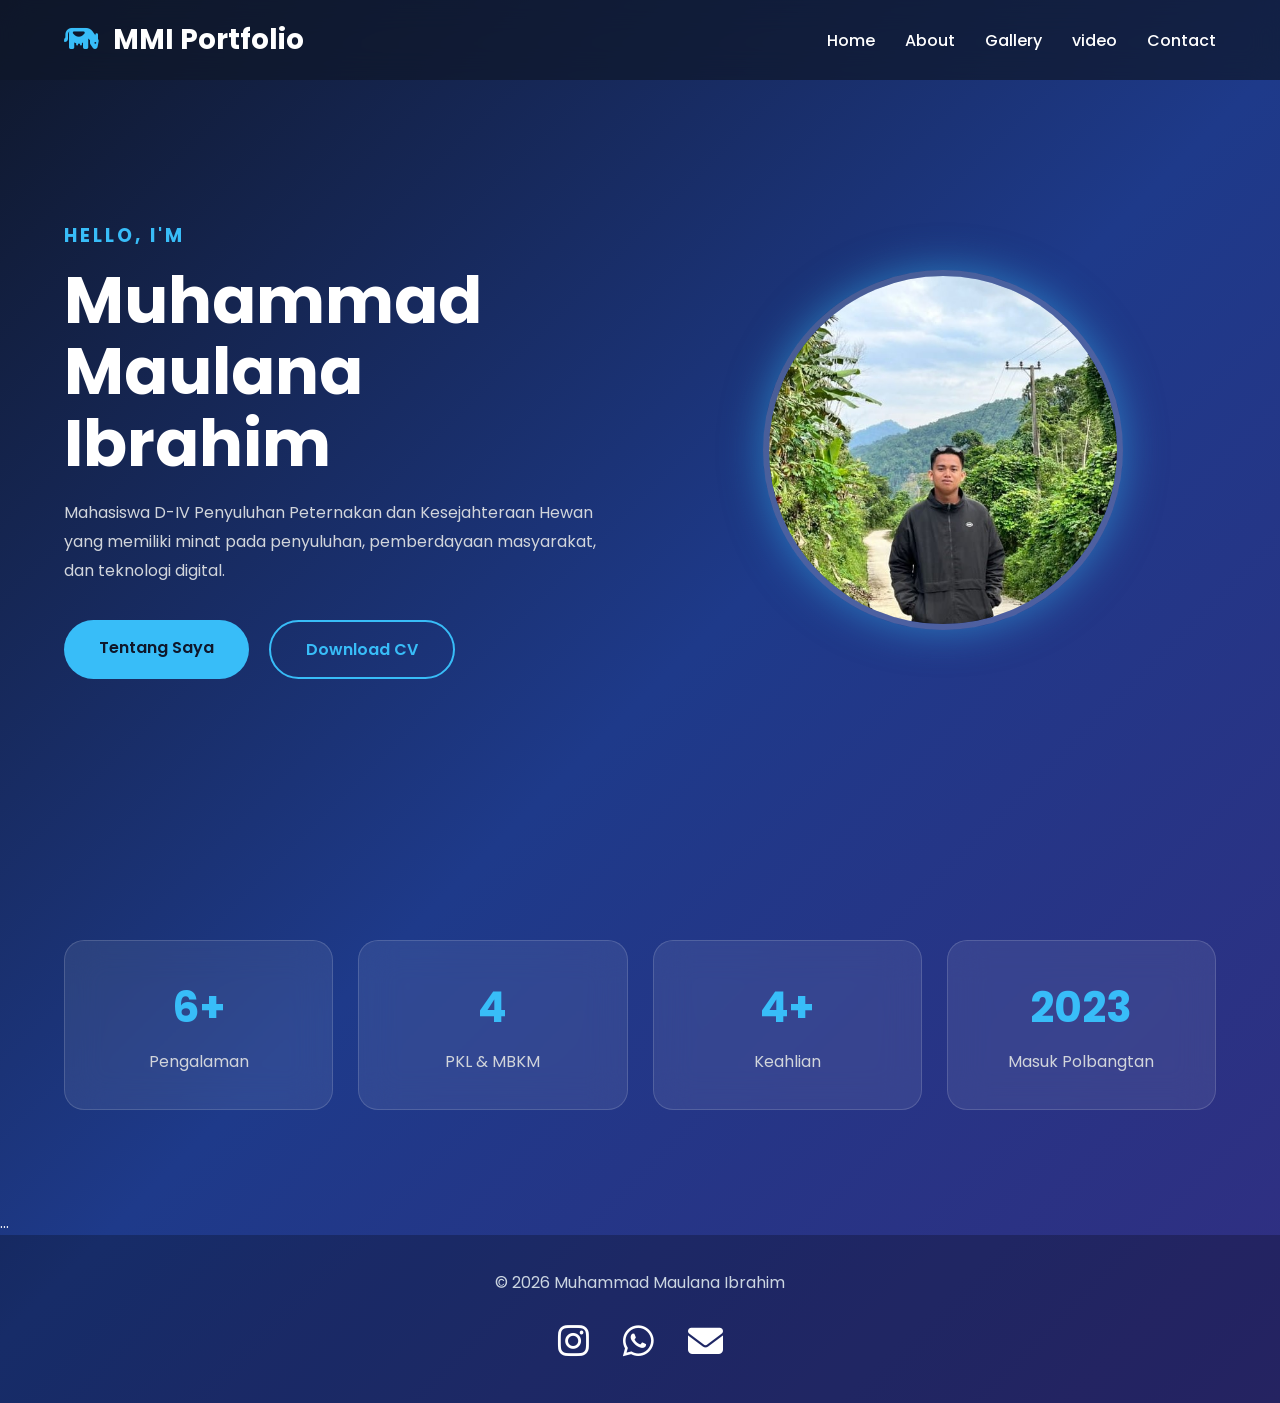
==== index.html @ 9377daa6 "Initial commit" ====
<!DOCTYPE html>
<html lang="id">
<head>
<meta charset="UTF-8">
<meta name="viewport" content="width=device-width, initial-scale=1.0">

<title>Muhammad Maulana Ibrahim | Portfolio</title>

<link rel="stylesheet" href="style.css">

<link rel="preconnect" href="https://fonts.googleapis.com">
<link rel="preconnect" href="https://fonts.gstatic.com" crossorigin>

<link href="https://fonts.googleapis.com/css2?family=Poppins:wght@300;400;600;700;800&display=swap" rel="stylesheet">

<link rel="stylesheet"
href="https://cdnjs.cloudflare.com/ajax/libs/font-awesome/6.6.0/css/all.min.css">

</head>

<body>

<header>

<nav>

<div class="logo">
<i class="fa-solid fa-cow"></i>
<span>MMI Portfolio</span>
</div>

<ul>

<li><a href="#">Home</a></li>

<li><a href="about.html">About</a></li>

<li><a href="gallery.html">Gallery</a></li>

<li><a href="video.html">video</a></li>

<li><a href="contact.html">Contact</a></li>

</ul>

</nav>

</header>

<section class="hero">

<div class="hero-text">

<h3>HELLO, I'M</h3>

<h1>Muhammad<br>Maulana Ibrahim</h1>

<p>

Mahasiswa D-IV Penyuluhan Peternakan dan Kesejahteraan Hewan yang memiliki minat pada penyuluhan, pemberdayaan masyarakat, dan teknologi digital.

</p>

<div class="button">

<a href="about.html" class="btn1">

Tentang Saya

</a>

<a href="cv/CV_Muhammad_Maulana_Ibrahim_.pdf" class="btn2" download>

Download CV

</a>

</div>

</div>

<div class="hero-image">

<img src="image/foto-profile2.jpg">

</div>

</section>

<section class="stats">

<div class="box">
<h2>6+</h2>
<p>Pengalaman</p>
</div>

<div class="box">
<h2>4</h2>
<p>PKL & MBKM</p>
</div>

<div class="box">
<h2>4+</h2>
<p>Keahlian</p>
</div>

<div class="box">
<h2>2023</h2>
<p>Masuk Polbangtan</p>
</div>

</section>

...

</section>

<footer>

    <p>© 2026 Muhammad Maulana Ibrahim</p>

    <div class="social">

        <a href="https://instagram.com/me_ibra27" target="_blank" title="Instagram">
            <i class="fab fa-instagram"></i>
        </a>

        <a href="https://wa.me/6285825559254" target="_blank" title="WhatsApp">
            <i class="fab fa-whatsapp"></i>
        </a>

        <a href="mailto:muhmaulanaibrahim17@gmail.com" title="Email">
            <i class="fas fa-envelope"></i>
        </a>

    </div>

</footer>

</body>
</html>
---- style.css ----
/* ===========================
   GOOGLE FONT
=========================== */
@import url('https://fonts.googleapis.com/css2?family=Poppins:wght@300;400;500;600;700;800&display=swap');

/* ===========================
   RESET
=========================== */

*{
    margin:0;
    padding:0;
    box-sizing:border-box;
    font-family:'Poppins',sans-serif;
}

html{
    scroll-behavior:smooth;
}

body{
    background:linear-gradient(135deg,#0f172a,#1e3a8a,#312e81);
    color:#fff;
    overflow-x:hidden;
}

/* ===========================
   NAVBAR
=========================== */

header{
    width:100%;
    position:fixed;
    top:0;
    left:0;
    z-index:1000;
    background:rgba(15,23,42,.7);
    backdrop-filter:blur(15px);
}

nav{
    width:90%;
    margin:auto;
    height:80px;
    display:flex;
    justify-content:space-between;
    align-items:center;
}

.logo{
    font-size:28px;
    font-weight:700;
    color:#fff;
}

.logo i{
    color:#38bdf8;
    margin-right:8px;
}

nav ul{
    display:flex;
    list-style:none;
}

nav ul li{
    margin-left:30px;
}

nav ul li a{
    text-decoration:none;
    color:white;
    font-weight:500;
    transition:.3s;
}

nav ul li a:hover{
    color:#38bdf8;
}

/* ===========================
   HERO
=========================== */

.hero{
    min-height:100vh;
    width:90%;
    margin:auto;
    display:flex;
    justify-content:space-between;
    align-items:center;
    gap:60px;
}

.hero-text{
    flex:1;
}

.hero-text h3{
    color:#38bdf8;
    letter-spacing:3px;
    margin-bottom:15px;
}

.hero-text h1{
    font-size:65px;
    line-height:1.1;
    margin-bottom:20px;
}

.hero-text p{
    color:#d1d5db;
    line-height:1.8;
    max-width:550px;
}

.hero-image{
    flex:1;
    display:flex;
    justify-content:center;
}

.hero-image img{
    width:360px;
    height:360px;
    border-radius:50%;
    object-fit:cover;
    border:6px solid rgba(255,255,255,.2);
    box-shadow:0 0 40px rgba(56,189,248,.5);
}
/* ===========================
   BUTTON
=========================== */

.button{
    margin-top:35px;
    display:flex;
    gap:20px;
    flex-wrap:wrap;
}

.btn1,
.btn2{
    text-decoration:none;
    padding:15px 35px;
    border-radius:50px;
    font-weight:600;
    transition:.4s;
}

.btn1{
    background:#38bdf8;
    color:#0f172a;
}

.btn1:hover{
    transform:translateY(-6px);
    box-shadow:0 10px 30px rgba(56,189,248,.5);
}

.btn2{
    border:2px solid #38bdf8;
    color:#38bdf8;
}

.btn2:hover{
    background:#38bdf8;
    color:#0f172a;
    transform:translateY(-6px);
}

/* ===========================
   STATS
=========================== */

.stats{
    width:90%;
    margin:40px auto 100px;
    display:grid;
    grid-template-columns:repeat(4,1fr);
    gap:25px;
}

.box{
    padding:35px;
    border-radius:20px;
    background:rgba(255,255,255,.08);
    backdrop-filter:blur(18px);
    border:1px solid rgba(255,255,255,.15);
    text-align:center;
    transition:.4s;
}

.box:hover{
    transform:translateY(-10px);
    box-shadow:0 15px 35px rgba(0,0,0,.3);
}

.box h2{
    font-size:42px;
    color:#38bdf8;
    margin-bottom:10px;
}

.box p{
    color:#d1d5db;
}

/* ===========================
   FOOTER
=========================== */

footer{
    text-align:center;
    padding:35px;
    background:rgba(0,0,0,.25);
    color:#cbd5e1;
}

/* ===========================
   SCROLLBAR
=========================== */

::-webkit-scrollbar{
    width:10px;
}

::-webkit-scrollbar-thumb{
    background:#38bdf8;
    border-radius:20px;
}

::-webkit-scrollbar-track{
    background:#0f172a;
}
/* ===========================
   ANIMATION
=========================== */

.hero-text{
    animation:slideLeft 1s ease;
}

.hero-image{
    animation:slideRight 1s ease;
}

@keyframes slideLeft{

from{
opacity:0;
transform:translateX(-80px);
}

to{
opacity:1;
transform:translateX(0);
}

}

@keyframes slideRight{

from{
opacity:0;
transform:translateX(80px);
}

to{
opacity:1;
transform:translateX(0);
}

}

.hero-image img{
    animation:float 4s ease-in-out infinite;
}

@keyframes float{

0%{
transform:translateY(0);
}

50%{
transform:translateY(-15px);
}

100%{
transform:translateY(0);
}

}
@media(max-width:900px){

.hero{
    flex-direction:column-reverse;
    text-align:center;
    padding-top:120px;
}

.hero-text h1{
    font-size:45px;
}

.hero-image img{
    width:260px;
    height:260px;
}

.stats{
    grid-template-columns:repeat(2,1fr);
}

nav{
    flex-direction:column;
    height:auto;
    padding:20px 0;
}

nav ul{
    margin-top:15px;
    flex-wrap:wrap;
    justify-content:center;
}

}
/* ================= ABOUT ================= */

.about-page{

width:90%;
margin:120px auto;

}

.about-page h1{

text-align:center;
font-size:50px;
margin-bottom:20px;

}

.about-desc{

text-align:center;
max-width:850px;
margin:auto;
color:#d1d5db;
line-height:1.8;
margin-bottom:60px;

}

.about-grid{

display:grid;
grid-template-columns:repeat(auto-fit,minmax(350px,1fr));
gap:30px;

}

.glass-card{

background:rgba(255,255,255,.08);

backdrop-filter:blur(18px);

border:1px solid rgba(255,255,255,.15);

padding:30px;

border-radius:25px;

transition:.4s;

}

.glass-card:hover{

transform:translateY(-10px);

}

.glass-card h2{

margin-bottom:20px;

color:#38bdf8;

}

.glass-card ul{

padding-left:20px;

line-height:2;

}

.glass-card p{

line-height:1.8;

}

.bar{

width:100%;

height:10px;

background:#1e293b;

border-radius:20px;

margin-bottom:18px;

overflow:hidden;

}

.bar span{

display:block;

height:100%;

background:linear-gradient(90deg,#38bdf8,#8b5cf6);

border-radius:20px;

}
/* ===========================
   GALLERY
=========================== */

.gallery-page{

width:90%;

margin:120px auto;

text-align:center;

}

.gallery-page h1{

font-size:50px;

margin-bottom:15px;

}

.gallery-page p{

color:#d1d5db;

margin-bottom:50px;

}

.gallery{

display:grid;

grid-template-columns:repeat(auto-fit,minmax(300px,1fr));

gap:25px;

}

.item{

position:relative;

overflow:hidden;

border-radius:20px;

cursor:pointer;

}

.item img{

width:100%;

height:300px;

object-fit:cover;

transition:.5s;

}

.item:hover img{

transform:scale(1.15);

}

.overlay{

position:absolute;

left:0;

bottom:-100%;

width:100%;

padding:25px;

background:rgba(15,23,42,.8);

transition:.5s;

}

.item:hover .overlay{

bottom:0;

}

.overlay h3{

color:white;

}
/* ===========================
CONTACT
=========================== */

.contact-page{

width:90%;

margin:120px auto;

text-align:center;

}

.contact-page h1{

font-size:50px;

margin-bottom:15px;

}

.contact-page p{

color:#d1d5db;

margin-bottom:50px;

}

.contact-container{

display:grid;

grid-template-columns:1fr 1fr;

gap:40px;

}

.contact-info{

display:flex;

flex-direction:column;

gap:25px;

}

.info-box{

background:rgba(255,255,255,.08);

backdrop-filter:blur(18px);

padding:30px;

border-radius:20px;

transition:.4s;

}

.info-box:hover{

transform:translateY(-10px);

}

.info-box i{

font-size:40px;

color:#38bdf8;

margin-bottom:15px;

}

.contact-form{

background:rgba(255,255,255,.08);

padding:35px;

border-radius:20px;

backdrop-filter:blur(18px);

}

.contact-form input,

.contact-form textarea{

width:100%;

padding:16px;

margin-bottom:20px;

border:none;

border-radius:12px;

outline:none;

font-size:16px;

}

.contact-form button{

width:100%;

padding:16px;

border:none;

border-radius:12px;

background:#38bdf8;

color:#0f172a;

font-size:18px;

font-weight:600;

cursor:pointer;

transition:.3s;

}

.contact-form button:hover{

background:#06b6d4;

}
/* ==========================================
   VIDEO PAGE PREMIUM
========================================== */

.video-page{
    padding:120px 8%;
    background:linear-gradient(135deg,#0f172a,#1e293b,#334155);
    min-height:100vh;
}

.video-page h1{
    text-align:center;
    font-size:50px;
    color:#ffffff;
    margin-bottom:15px;
    font-weight:700;
}

.video-page .subtitle{
    text-align:center;
    color:#cbd5e1;
    font-size:18px;
    margin-bottom:60px;
}

/* Card Video */

.video-box{
    display:flex;
    align-items:center;
    gap:35px;

    background:rgba(255,255,255,.08);
    backdrop-filter:blur(12px);

    border:1px solid rgba(255,255,255,.15);

    border-radius:25px;

    padding:25px;

    margin-bottom:40px;

    transition:.4s ease;

    box-shadow:0 15px 35px rgba(0,0,0,.35);
}

.video-box:hover{
    transform:translateY(-8px);
    box-shadow:0 20px 45px rgba(0,0,0,.45);
}

/* Video */

.video-box video{
    width:430px;
    border-radius:18px;
    overflow:hidden;
    box-shadow:0 10px 25px rgba(0,0,0,.35);
}

/* Informasi */

.video-info{
    flex:1;
}

.video-info h2{
    color:#38bdf8;
    font-size:30px;
    margin-bottom:15px;
}

.video-info p{
    color:#e2e8f0;
    line-height:1.9;
    font-size:17px;
}

/* Responsive */

@media(max-width:900px){

.video-box{
    flex-direction:column;
}

.video-box video{
    width:100%;
}

.video-page h1{
    font-size:38px;
}

}
/* ===========================
   FOOTER SOSIAL
=========================== */

.social{
    margin-top:20px;
}

.social a{
    display:inline-block;
    margin:0 15px;
    color:white;
    font-size:35px;
    transition:0.3s;
}

.social a:hover{
    color:#38bdf8;
    transform:translateY(-6px) scale(1.15);
}
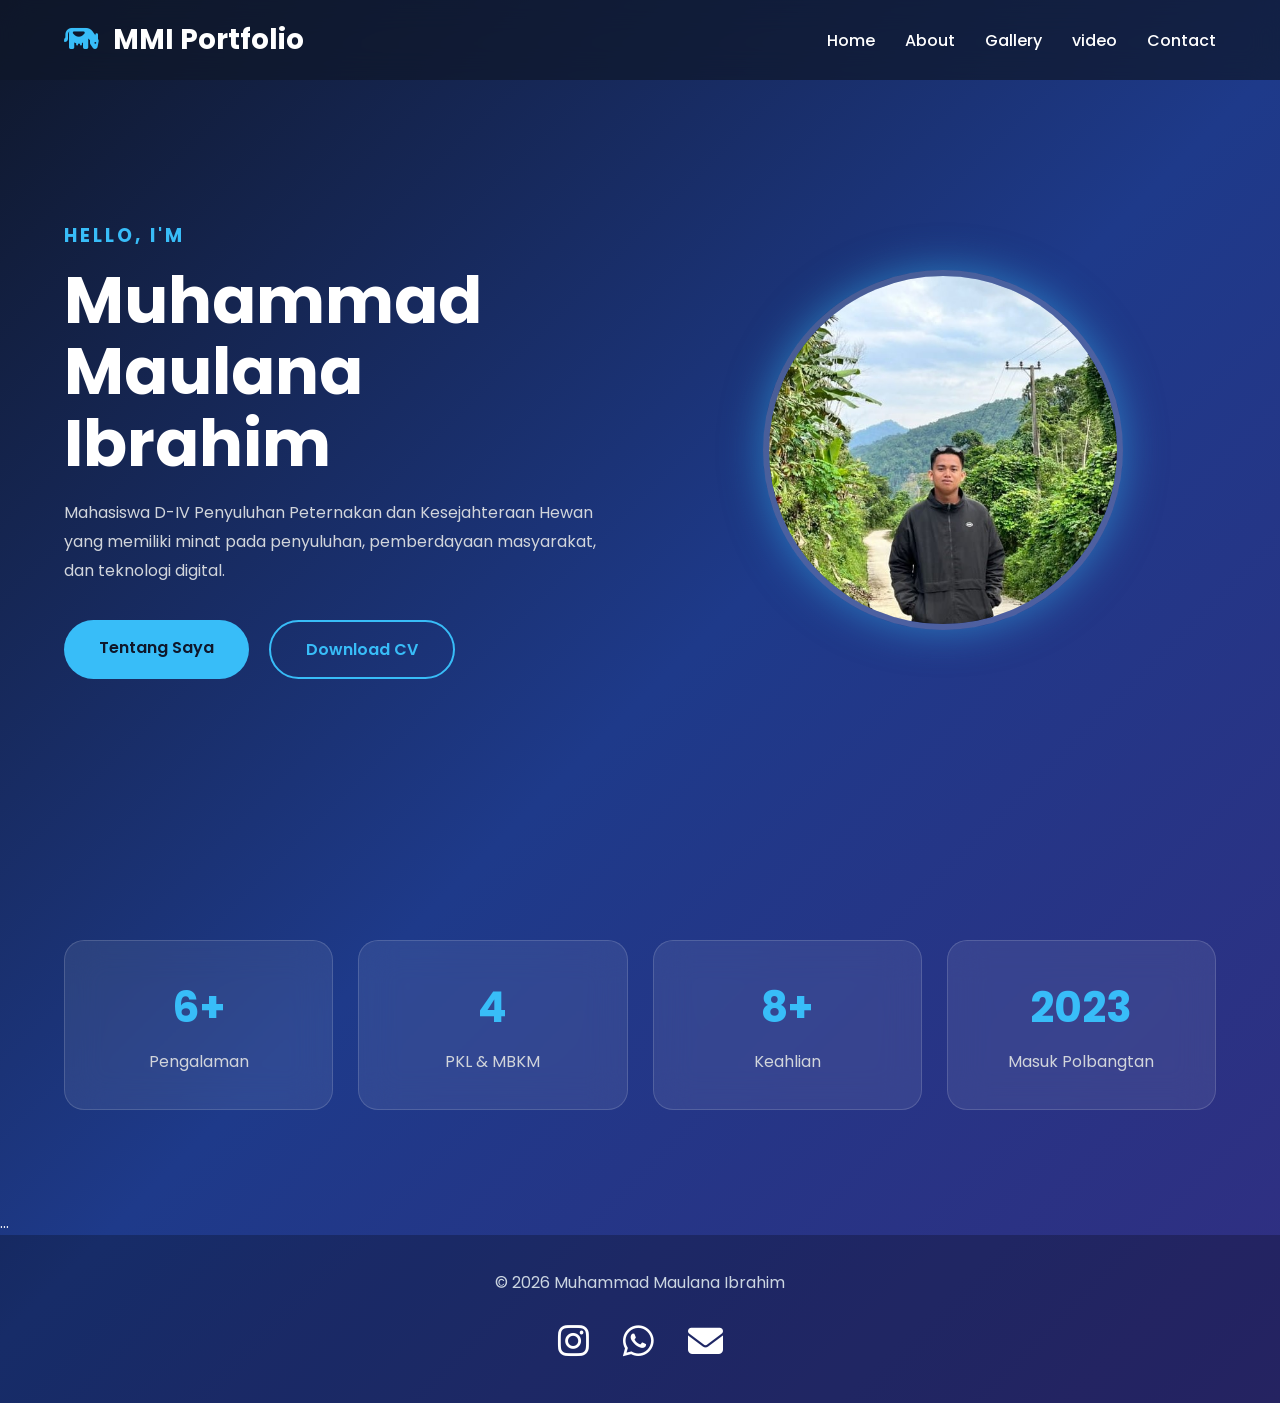
==== commit 8c5396d1: "Project Pertama" ====
--- a/index.html
+++ b/index.html
@@ -100,7 +100,7 @@
 </div>
 
 <div class="box">
-<h2>4+</h2>
+<h2>8+</h2>
 <p>Keahlian</p>
 </div>
 
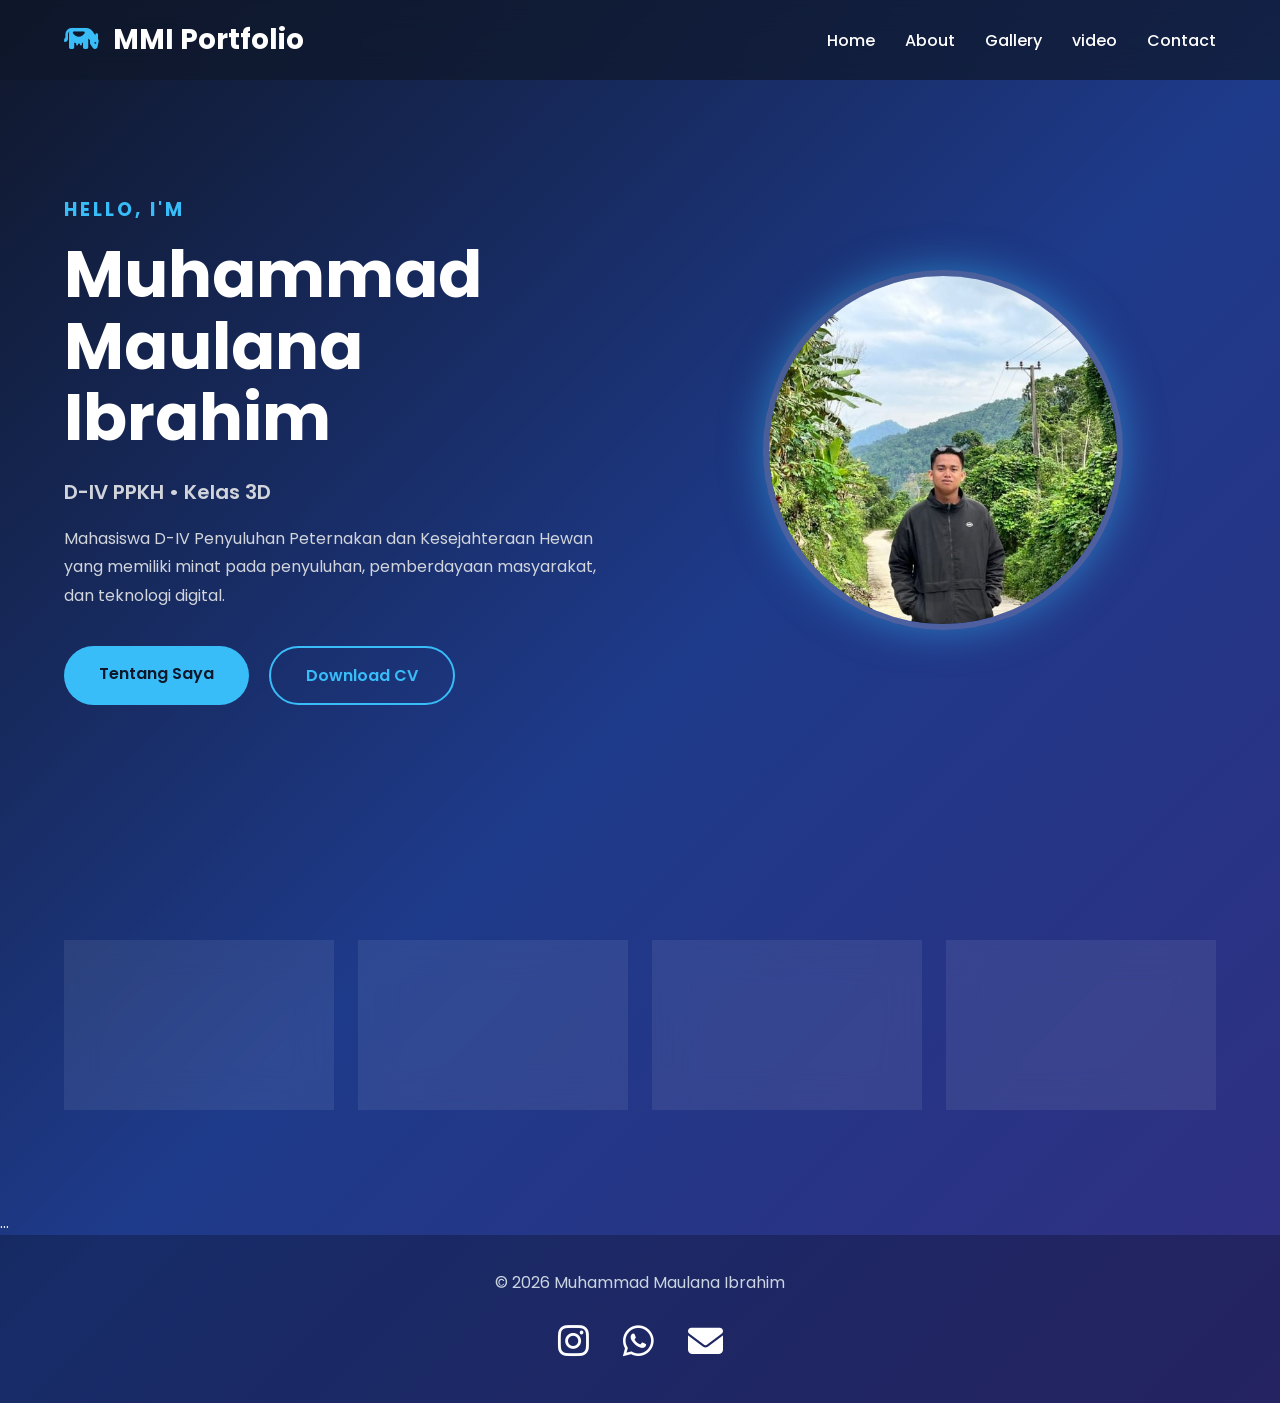
==== commit a43e58c3: "memperbaiki link download cv" ====
--- a/index.html
+++ b/index.html
@@ -54,7 +54,9 @@
 <h3>HELLO, I'M</h3>
 
 <h1>Muhammad<br>Maulana Ibrahim</h1>
-
+<p class="subtitle">
+    D-IV PPKH • Kelas 3D
+</p>
 <p>
 
 Mahasiswa D-IV Penyuluhan Peternakan dan Kesejahteraan Hewan yang memiliki minat pada penyuluhan, pemberdayaan masyarakat, dan teknologi digital.
@@ -69,7 +71,7 @@
 
 </a>
 
-<a href="cv/CV_Muhammad_Maulana_Ibrahim_.pdf" class="btn2" download>
+<a href="Cv/CV_Muhammad_Maulana_Ibrahim_.pdf" class="btn2" download>
 
 Download CV
 
--- a/style.css
+++ b/style.css
@@ -789,4 +789,10 @@
 .social a:hover{
     color:#38bdf8;
     transform:translateY(-6px) scale(1.15);
+}
+.subtitle{
+    font-size: 20px;
+    color: #33d6ff;
+    font-weight: 600;
+    margin: 15px 0;
 }
